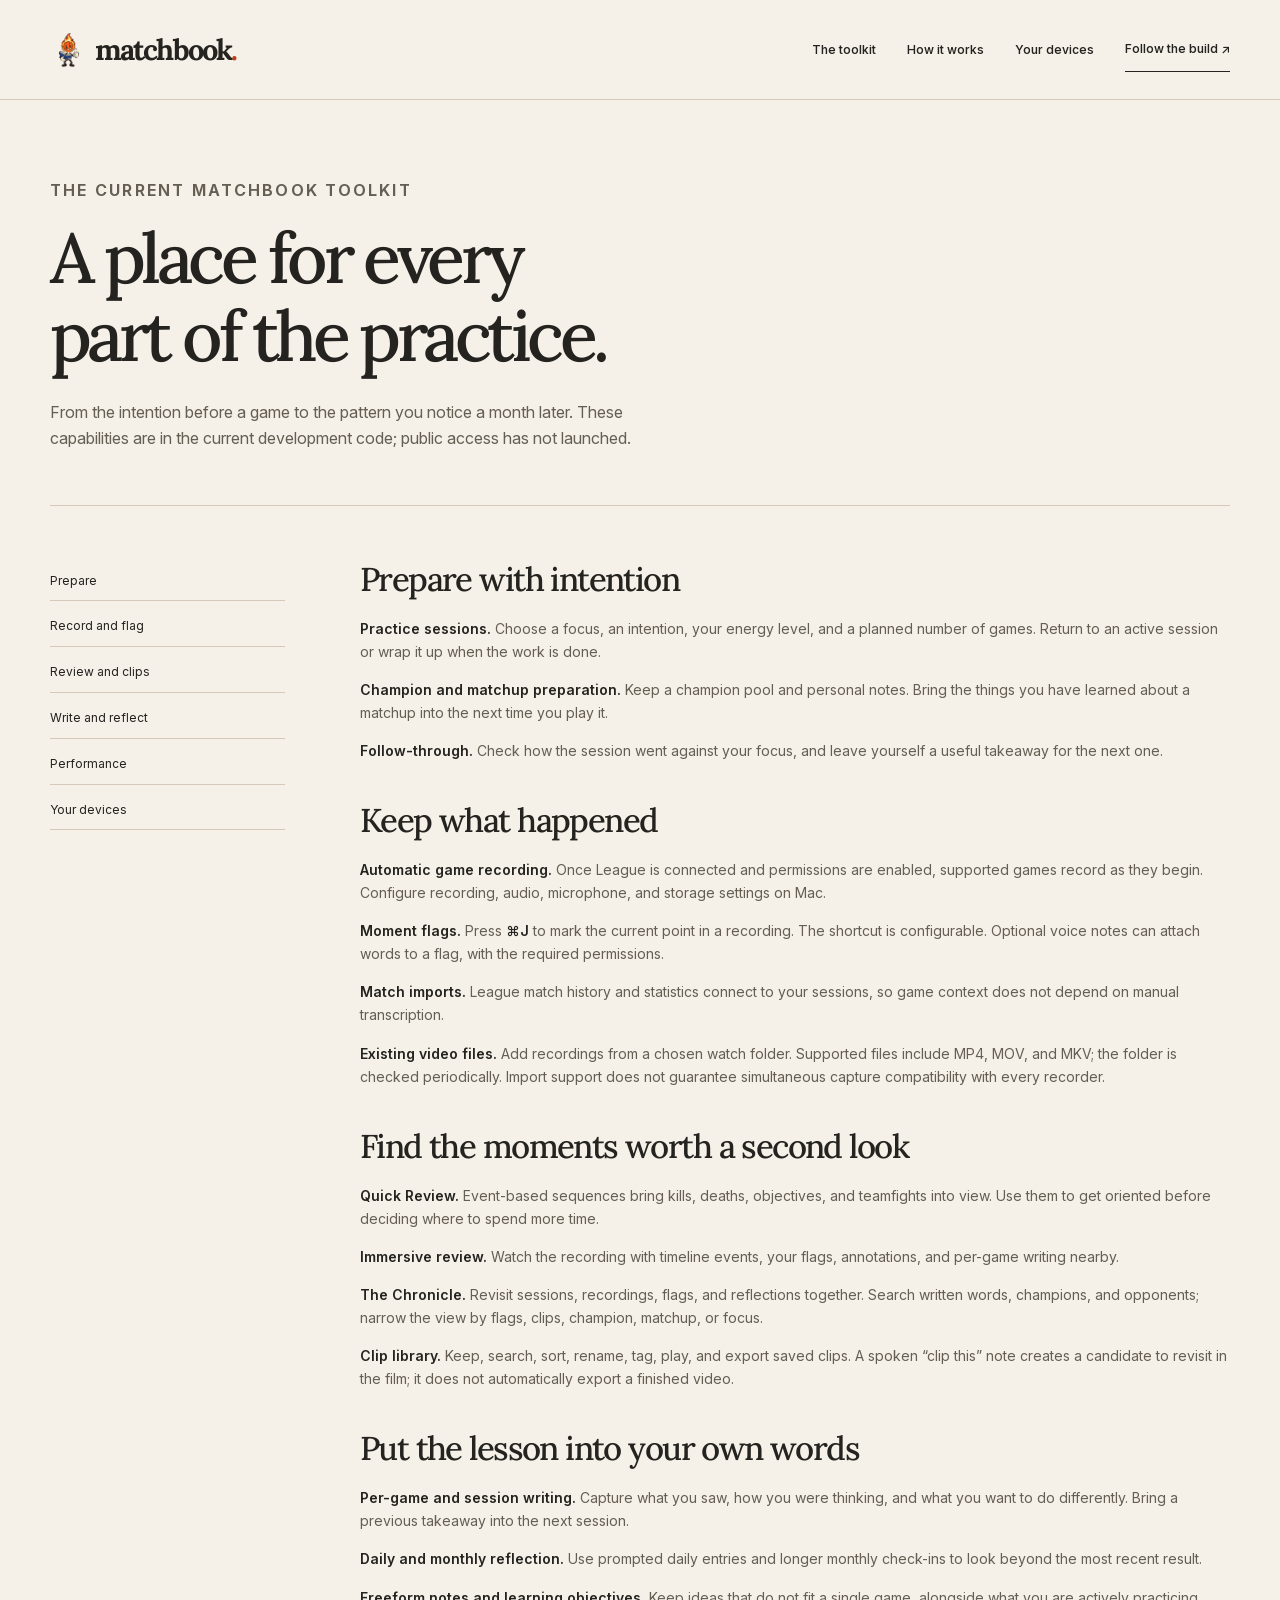
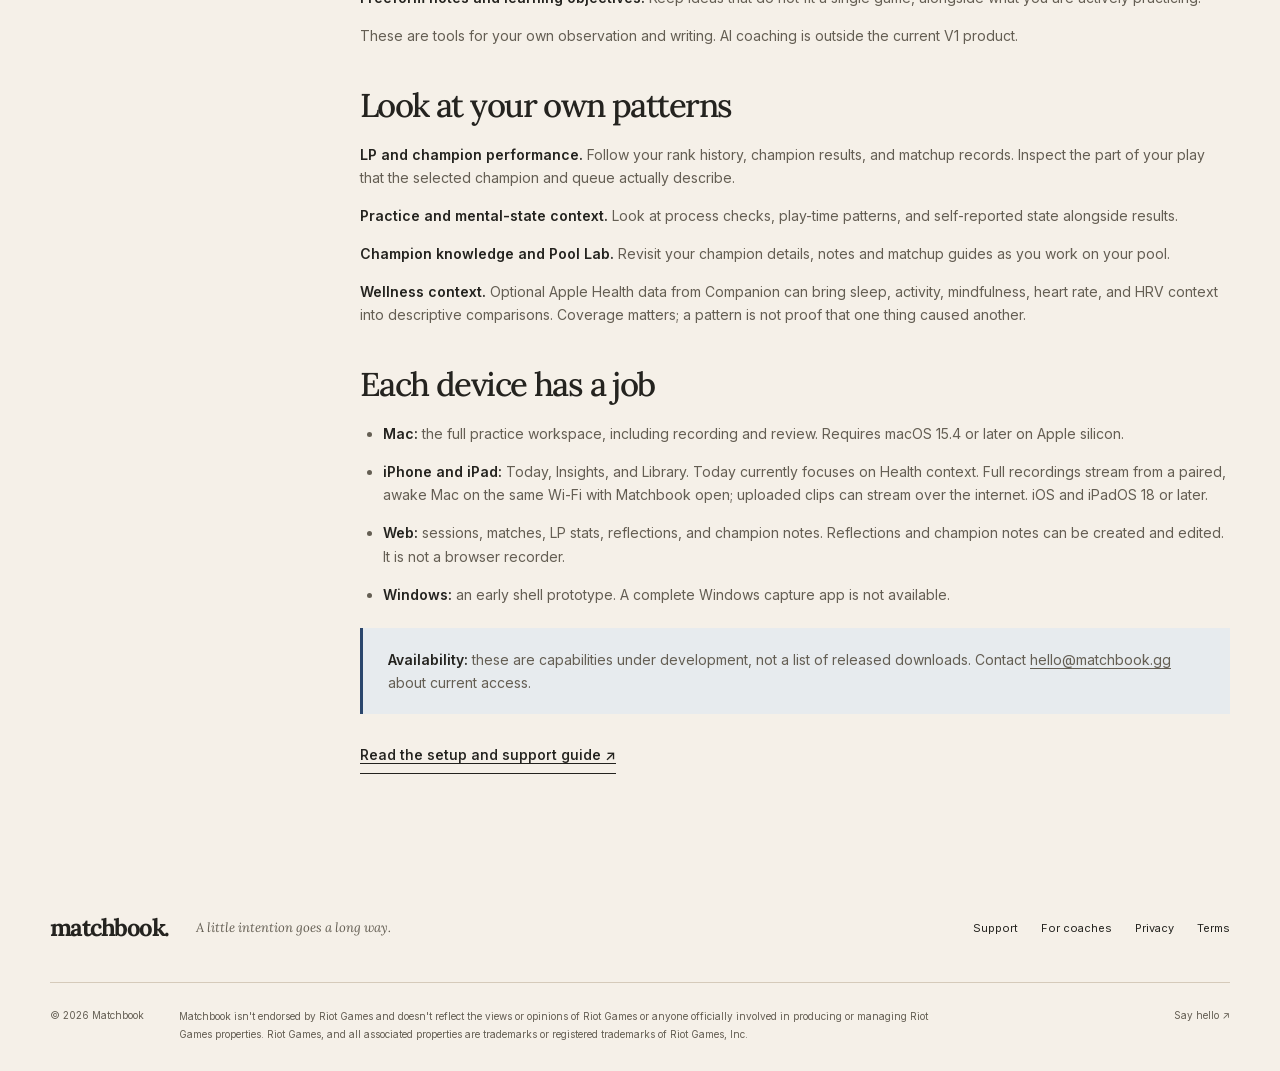
==== features.html @ cab4e5f0 "Publish the mascot site refresh (#1224) New paper-and-notebook design with the approved mascot, a co" ====
<!doctype html>
<html lang="en"><head>
<meta charset="utf-8"><meta name="viewport" content="width=device-width, initial-scale=1">
<title>The complete toolkit | Matchbook</title><meta name="description" content="Explore the current Matchbook practice toolkit: preparation, recording, review, clips, reflection, performance, and device access.">
<meta name="theme-color" content="#f5f0e8"><link rel="icon" type="image/png" href="assets/mascot.png">
<link rel="stylesheet" href="styles.css"><script src="site.js" defer></script>
</head><body>
<a class="skip-link" href="#main">Skip to content</a>
<header class="site-header"><nav class="wrap nav" aria-label="Main navigation">
<a class="brand" href="index.html" aria-label="Matchbook home"><img src="assets/mascot.png" alt="" width="44" height="44"><span>matchbook<span class="brand-dot">.</span></span></a>
<div class="nav-links"><a href="index.html#features">The toolkit</a><a href="index.html#practice">How it works</a><a href="index.html#platforms">Your devices</a><a class="nav-contact" href="mailto:hello@matchbook.gg?subject=Matchbook%20updates">Follow the build ↗</a></div>
</nav></header><main id="main"><header class="wrap page-hero"><p class="eyebrow">The current Matchbook toolkit</p><h1>A place for every<br>part of the practice.</h1><p>From the intention before a game to the pattern you notice a month later. These capabilities are in the current development code; public access has not launched.</p></header><div class="wrap page-body"><aside class="page-index" aria-label="Feature categories"><a href="#prepare">Prepare</a><a href="#capture">Record and flag</a><a href="#review-film">Review and clips</a><a href="#reflect">Write and reflect</a><a href="#understand">Performance</a><a href="#device-features">Your devices</a></aside><div class="prose">
<h2 id="prepare">Prepare with intention</h2><p><strong>Practice sessions.</strong> Choose a focus, an intention, your energy level, and a planned number of games. Return to an active session or wrap it up when the work is done.</p><p><strong>Champion and matchup preparation.</strong> Keep a champion pool and personal notes. Bring the things you have learned about a matchup into the next time you play it.</p><p><strong>Follow-through.</strong> Check how the session went against your focus, and leave yourself a useful takeaway for the next one.</p>
<h2 id="capture">Keep what happened</h2><p><strong>Automatic game recording.</strong> Once League is connected and permissions are enabled, supported games record as they begin. Configure recording, audio, microphone, and storage settings on Mac.</p><p><strong>Moment flags.</strong> Press <strong>⌘J</strong> to mark the current point in a recording. The shortcut is configurable. Optional voice notes can attach words to a flag, with the required permissions.</p><p><strong>Match imports.</strong> League match history and statistics connect to your sessions, so game context does not depend on manual transcription.</p><p><strong>Existing video files.</strong> Add recordings from a chosen watch folder. Supported files include MP4, MOV, and MKV; the folder is checked periodically. Import support does not guarantee simultaneous capture compatibility with every recorder.</p>
<h2 id="review-film">Find the moments worth a second look</h2><p><strong>Quick Review.</strong> Event-based sequences bring kills, deaths, objectives, and teamfights into view. Use them to get oriented before deciding where to spend more time.</p><p><strong>Immersive review.</strong> Watch the recording with timeline events, your flags, annotations, and per-game writing nearby.</p><p><strong>The Chronicle.</strong> Revisit sessions, recordings, flags, and reflections together. Search written words, champions, and opponents; narrow the view by flags, clips, champion, matchup, or focus.</p><p><strong>Clip library.</strong> Keep, search, sort, rename, tag, play, and export saved clips. A spoken “clip this” note creates a candidate to revisit in the film; it does not automatically export a finished video.</p>
<h2 id="reflect">Put the lesson into your own words</h2><p><strong>Per-game and session writing.</strong> Capture what you saw, how you were thinking, and what you want to do differently. Bring a previous takeaway into the next session.</p><p><strong>Daily and monthly reflection.</strong> Use prompted daily entries and longer monthly check-ins to look beyond the most recent result.</p><p><strong>Freeform notes and learning objectives.</strong> Keep ideas that do not fit a single game, alongside what you are actively practicing.</p><p>These are tools for your own observation and writing. AI coaching is outside the current V1 product.</p>
<h2 id="understand">Look at your own patterns</h2><p><strong>LP and champion performance.</strong> Follow your rank history, champion results, and matchup records. Inspect the part of your play that the selected champion and queue actually describe.</p><p><strong>Practice and mental-state context.</strong> Look at process checks, play-time patterns, and self-reported state alongside results.</p><p><strong>Champion knowledge and Pool Lab.</strong> Revisit your champion details, notes and matchup guides as you work on your pool.</p><p><strong>Wellness context.</strong> Optional Apple Health data from Companion can bring sleep, activity, mindfulness, heart rate, and HRV context into descriptive comparisons. Coverage matters; a pattern is not proof that one thing caused another.</p>
<h2 id="device-features">Each device has a job</h2><ul><li><strong>Mac:</strong> the full practice workspace, including recording and review. Requires macOS 15.4 or later on Apple silicon.</li><li><strong>iPhone and iPad:</strong> Today, Insights, and Library. Today currently focuses on Health context. Full recordings stream from a paired, awake Mac on the same Wi-Fi with Matchbook open; uploaded clips can stream over the internet. iOS and iPadOS 18 or later.</li><li><strong>Web:</strong> sessions, matches, LP stats, reflections, and champion notes. Reflections and champion notes can be created and edited. It is not a browser recorder.</li><li><strong>Windows:</strong> an early shell prototype. A complete Windows capture app is not available.</li></ul><div class="callout"><p><strong>Availability:</strong> these are capabilities under development, not a list of released downloads. Contact <a href="mailto:hello@matchbook.gg?subject=Matchbook%20availability">hello@matchbook.gg</a> about current access.</p></div><a class="text-link" href="support.html">Read the setup and support guide ↗</a>
</div></div></main><footer class="site-footer"><div class="wrap">
<div class="footer-top"><a class="brand" href="index.html">matchbook.</a><p>A little intention goes a long way.</p><div class="footer-links"><a href="support.html">Support</a><a href="founding-coaches.html">For coaches</a><a href="privacy.html">Privacy</a><a href="terms.html">Terms</a></div></div>
<div class="footer-bottom"><span>© 2026 Matchbook</span><p>Matchbook isn't endorsed by Riot Games and doesn't reflect the views or opinions of Riot Games or anyone officially involved in producing or managing Riot Games properties. Riot Games, and all associated properties are trademarks or registered trademarks of Riot Games, Inc.</p><a href="mailto:hello@matchbook.gg">Say hello ↗</a></div>
</div></footer></body></html>
---- styles.css ----
@font-face{font-family:Inter;src:url('assets/fonts/InterVariable.ttf') format('truetype');font-weight:100 900;font-display:swap}
@font-face{font-family:Lora;src:url('assets/fonts/Lora-VariableFont_wght.ttf') format('truetype');font-weight:400 700;font-display:swap}
@font-face{font-family:Lora;src:url('assets/fonts/Lora-Italic-VariableFont_wght.ttf') format('truetype');font-weight:400 700;font-style:italic;font-display:swap}
:root{--paper:#f5f0e8;--paper-deep:#e9e1d4;--sheet:#fffcf6;--ink:#24231f;--muted:#645e53;--line:#d5caba;--flame:#ba411a;--flame-bright:#f77734;--blue:#2b466c;--blue-pale:#e7ebee;--gold:#f0cb72;--serif:Lora,Georgia,serif;--sans:Inter,system-ui,sans-serif}
*{box-sizing:border-box}html{scroll-behavior:smooth;scroll-padding-top:30px}body{margin:0;background:var(--paper);color:var(--ink);font:16px/1.65 var(--sans);-webkit-font-smoothing:antialiased}button,input{font:inherit}button,a{-webkit-tap-highlight-color:transparent}button{cursor:pointer}a{color:inherit;text-decoration:none}img{max-width:100%;height:auto}svg{flex-shrink:0}h1,h2,h3,p{margin:0}h1,h2,h3{font-family:var(--serif);line-height:1.12;font-weight:500}h1{font-size:clamp(48px,5.9vw,86px);letter-spacing:-.065em}h2{font-size:clamp(34px,4vw,54px);letter-spacing:-.048em}h3{font-size:25px;letter-spacing:-.028em}p{color:var(--muted)}strong{font-weight:600}button:focus-visible,a:focus-visible,summary:focus-visible{outline:3px solid var(--blue);outline-offset:5px}::selection{background:var(--gold);color:var(--ink)}[hidden]{display:none!important}.wrap{width:min(1180px,calc(100% - 88px));margin:auto}.eyebrow{font-size:11px;font-weight:650;letter-spacing:.14em;text-transform:uppercase;line-height:1.5;color:var(--muted)}.section{padding:96px 0}.section-heading{display:flex;justify-content:space-between;align-items:end;gap:40px;margin-bottom:42px}.section-heading>p{max-width:365px;font-size:15px}.section-heading h2{max-width:660px}.section-heading .eyebrow{margin-bottom:16px}.text-link{display:inline-flex;align-items:center;gap:12px;border-bottom:1px solid currentColor;padding:7px 0;font-size:14px;font-weight:550}.button{display:inline-flex;align-items:center;justify-content:center;gap:20px;padding:15px 23px;border:1px solid var(--ink);border-radius:5px;background:var(--ink);color:var(--sheet);font-size:14px;font-weight:550;min-height:50px;transition:background .18s,transform .18s}.button:hover{background:var(--blue);border-color:var(--blue);transform:translateY(-2px)}.button-orange{background:var(--flame);border-color:var(--flame)}.button-light{background:var(--paper);border-color:var(--paper);color:var(--ink)}.button-light:hover{color:var(--paper)}.button-outline{background:none;color:var(--ink);border-color:var(--line)}.button-outline:hover{color:var(--sheet)}.skip-link{position:fixed;left:12px;top:-80px;background:var(--ink);color:white;padding:12px;z-index:50}.skip-link:focus{top:12px}.preview-bar{min-height:34px;display:flex;justify-content:space-between;gap:20px;padding:7px 44px;background:var(--blue);color:var(--sheet);font-size:11px;line-height:1.5}.preview-bar b{padding:0 7px}.preview-bar a{text-decoration:underline;text-underline-offset:3px}.site-header{border-bottom:1px solid var(--line)}.nav{height:99px;display:flex;align-items:center;justify-content:space-between;gap:32px}.brand{display:inline-flex;align-items:center;gap:9px;font-family:var(--serif);font-weight:700;font-size:29px;letter-spacing:-.065em;line-height:1}.brand img{width:36px;height:46px;object-fit:contain}.brand-dot{color:var(--flame)}.nav-links{display:flex;gap:31px;align-items:center;font-size:12px;font-weight:550}.nav-links>a{min-height:44px;display:flex;align-items:center}.nav-links>a:hover{color:var(--flame)}.nav-contact{border-bottom:1px solid var(--ink)}
.hero{display:grid;grid-template-columns:1.17fr 1fr;gap:30px;align-items:center;padding-top:70px;padding-bottom:63px;min-height:600px}.hero .eyebrow{display:flex;align-items:center;gap:12px;margin-bottom:23px}.tiny-star{font-size:21px;line-height:1;color:var(--flame)}.hero h1 em{font-weight:500;color:var(--flame)}.hero-copy>p{max-width:475px;margin-top:23px;font-size:16px;line-height:1.75}.hero-actions{display:flex;align-items:center;gap:24px;margin-top:29px}.hero-copy .availability{font-size:11px;margin-top:19px;letter-spacing:.01em}.hero-art{position:relative;min-height:445px;display:flex;justify-content:center;align-items:center;isolation:isolate}.hero-art:before{content:'';position:absolute;inset:30px 12px 18px 26px;border-radius:48% 48% 44% 44%;background:repeating-linear-gradient(0deg,transparent,transparent 24px,#c4b4a52d 24px,#c4b4a52d 25px),#eee5d7;z-index:-1;transform:rotate(-5deg)}.hero-art:after{content:'EST. WITH INTENTION';position:absolute;right:5px;bottom:37px;font-size:9px;letter-spacing:.17em;transform:rotate(-90deg);transform-origin:right}.hero-mascot{width:min(420px,100%);height:440px;object-fit:contain;filter:drop-shadow(0 14px 8px #39240f0c)}.art-stamp{position:absolute;left:-7px;top:29px;width:105px;height:105px;display:grid;place-content:center;text-align:center;border:1px solid var(--ink);outline:4px solid var(--paper);background:var(--paper);border-radius:50%;font-size:10px;font-weight:650;letter-spacing:.07em;line-height:1.6;transform:rotate(-13deg)}.art-note{position:absolute;right:-3px;bottom:25px;background:var(--gold);padding:13px 19px;font-family:var(--serif);font-size:16px;font-style:italic;transform:rotate(5deg);box-shadow:2px 4px 0 #24231f16}.loop-strip{display:grid;grid-template-columns:repeat(4,1fr);border-top:1px solid var(--ink);border-bottom:1px solid var(--ink);padding:22px 0;gap:18px}.loop-strip div{display:flex;align-items:center;justify-content:center;gap:12px;font-size:11px;letter-spacing:.09em;text-transform:uppercase}.loop-strip span{font-family:var(--serif);font-size:16px;color:var(--flame)}.loop-strip div+div{border-left:1px solid var(--line)}
.toolkit{padding-top:89px}.feature-grid{display:grid;grid-template-columns:repeat(3,1fr);border-top:1px solid var(--line);border-left:1px solid var(--line)}.feature{padding:30px 29px 34px;border-right:1px solid var(--line);border-bottom:1px solid var(--line);min-height:246px;transition:background .2s}.feature:hover{background:var(--sheet)}.feature-icon{width:43px;height:43px;display:grid;place-content:center;color:var(--blue);background:var(--blue-pale);border-radius:50%;margin-bottom:22px}.feature h3{font-size:23px;margin-bottom:13px}.feature p{font-size:13px;line-height:1.8}.feature-meta{display:block;margin-top:17px;font-size:10px;text-transform:uppercase;letter-spacing:.1em;color:var(--muted)}
.practice-section{background:var(--blue);color:var(--paper);padding:87px 0 90px}.practice-section p,.practice-section .eyebrow{color:#d7dfe7}.practice-section .section-heading{margin-bottom:43px}.practice-layout{display:grid;grid-template-columns:.85fr 1.3fr;gap:70px;align-items:center}.step-list{display:flex;flex-direction:column;gap:5px}.step-button{display:grid;grid-template-columns:30px 1fr;gap:15px;text-align:left;background:none;border:0;border-top:1px solid #ffffff32;color:#d7dfe7;padding:20px 6px;min-height:78px}.step-button:last-child{border-bottom:1px solid #ffffff32}.step-button .step-num{font-family:var(--serif);font-size:17px;color:#c6d0dc}.step-button strong{font-family:var(--serif);font-size:25px;font-weight:500;line-height:1.25;display:block}.step-button small{display:none;font-size:13px;line-height:1.8;margin-top:9px;color:#d7dfe7}.step-button[aria-selected=true]{color:var(--paper)}.step-button[aria-selected=true] .step-num{color:#ffd08a}.step-button[aria-selected=true] small{display:block}.step-button:focus-visible{outline-color:var(--gold)}.practice-demo{min-height:380px;background:var(--sheet);color:var(--ink);border-radius:6px;padding:33px 36px;box-shadow:10px 12px 0 #182b4840;position:relative}.demo-top{display:flex;justify-content:space-between;gap:20px;padding-bottom:23px;border-bottom:1px solid var(--line);margin-bottom:24px;font-size:11px;color:var(--muted)}.demo-top span:last-child{font-family:var(--serif);font-style:italic}.practice-demo p{color:var(--muted)}.demo-kicker{font-size:10px;letter-spacing:.12em;text-transform:uppercase;margin-bottom:9px;color:var(--muted)}.demo-title{font-family:var(--serif);font-size:30px;line-height:1.3;letter-spacing:-.025em;margin-bottom:18px}.demo-line{padding:14px 0;border-bottom:1px solid var(--line);font-size:13px;display:flex;gap:16px;align-items:center}.demo-line b{font-size:10px;font-weight:500;min-width:54px;color:var(--muted)}.demo-tag{display:inline-block;padding:4px 9px;background:var(--blue-pale);color:var(--blue);font-size:10px;border-radius:3px}.demo-note{padding:16px 19px;background:#f6edd8;border-left:3px solid var(--gold);font-size:13px;line-height:1.8;margin-top:15px}.demo-foot{font-size:10px!important;margin-top:25px;color:var(--muted)!important}.practice-caption{font-size:11px!important;margin-top:17px;text-align:center;letter-spacing:.01em}.flag-times{display:flex;gap:12px;margin:25px 0}.flag-times span{padding:10px 15px;background:var(--paper);border:1px solid var(--line);font-size:13px;font-variant-numeric:tabular-nums}.flag-times .selected{border-color:var(--flame);color:var(--flame)}.timeline{height:40px;border-bottom:2px solid var(--line);display:flex;align-items:end;justify-content:space-around;margin:5px 0 18px}.timeline span{height:24px;border-left:2px solid var(--flame);position:relative}.timeline span:before{content:'';position:absolute;width:8px;height:6px;background:var(--flame);left:0;top:0}.paper-check{display:inline-flex;gap:10px;align-items:center;font-size:13px;margin-top:15px}.paper-check svg{width:17px;color:var(--blue)}
.insight-band{display:grid;grid-template-columns:1fr 1fr;gap:85px;align-items:center;padding:92px 0}.insight-copy h2{margin:15px 0 23px}.insight-copy p{font-size:14px}.insight-copy .text-link{margin-top:19px}.notebook{background:var(--sheet);border:1px solid var(--line);border-radius:5px;position:relative;overflow:hidden;box-shadow:5px 6px 0 var(--paper-deep)}.notebook:before{content:'';height:11px;display:block;background:radial-gradient(circle,#f5f0e8 2px,transparent 2.5px) 6px -3px/17px 14px,var(--blue)}.notebook-body{padding:28px 35px}.notebook-header{display:flex;justify-content:space-between;font-size:10px;letter-spacing:.08em;color:var(--muted);padding-bottom:19px;border-bottom:1px solid var(--line)}.notebook h3{font-size:27px;margin:23px 0 13px}.notebook-entry{background:repeating-linear-gradient(transparent,transparent 30px,#e6dccb 30px,#e6dccb 31px);font-family:var(--serif);font-size:17px;line-height:31px;min-height:125px;color:var(--blue)}.notebook-foot{font-size:10px;padding-top:18px;color:var(--muted)}
.platform-section{padding:83px 0;border-top:1px solid var(--line)}.platform-grid{display:grid;grid-template-columns:1.2fr 1fr 1fr;gap:18px}.platform-card{border:1px solid var(--line);border-radius:5px;padding:29px 26px;display:flex;flex-direction:column}.platform-card:first-child{background:var(--sheet)}.platform-icon{margin-bottom:30px;color:var(--blue)}.platform-card h3{font-size:26px;margin-bottom:15px}.platform-card p{font-size:13px}.status-label{display:inline-flex;width:fit-content;border:1px solid var(--line);padding:4px 9px;border-radius:3px;font-size:10px;margin-top:24px;color:var(--muted);line-height:1.5}.platform-detail{margin-top:22px;font-size:11px!important;line-height:1.8}.platform-card .status-label{margin-top:auto}.platform-card p:last-of-type{padding-bottom:22px}.platform-note{font-size:12px;margin-top:22px}.platform-note strong{color:var(--ink)}
.faq-section{padding:84px 0;border-top:1px solid var(--line);display:grid;grid-template-columns:.75fr 1.3fr;gap:85px}.faq-section h2{margin:15px 0}.faq-section>div>p{font-size:14px;max-width:240px}.faq details{border-bottom:1px solid var(--line);padding:0 0 20px;margin-bottom:18px}.faq summary{list-style:none;font-size:15px;cursor:pointer;display:flex;justify-content:space-between;align-items:center;gap:20px;min-height:44px}.faq summary::-webkit-details-marker{display:none}.faq summary:after{content:'+';font-size:23px;font-weight:350}.faq details[open] summary:after{content:'−'}.faq details p{font-size:13px;padding:13px 32px 0 0;line-height:1.9}.faq a{text-decoration:underline;text-underline-offset:3px}.closing{background:#e8dcc8;position:relative;overflow:hidden}.closing .wrap{display:flex;align-items:center;justify-content:space-between;gap:50px;padding:70px 0}.closing:before{content:'';position:absolute;top:0;left:0;right:0;height:7px;background:radial-gradient(circle,#6f4b36 1px,transparent 1.5px) 0 0/7px 7px,#c6a78e}.closing h2{font-size:clamp(36px,4vw,53px);max-width:680px}.closing p{font-size:13px;margin-top:15px}.closing .button{flex-shrink:0}.site-footer{padding:42px 0 28px}.footer-top{display:flex;align-items:center;gap:28px;padding-bottom:32px;border-bottom:1px solid var(--line)}.footer-top .brand{font-size:24px}.footer-top p{font-family:var(--serif);font-style:italic;font-size:13px}.footer-links{display:flex;gap:23px;font-size:11px;margin-left:auto;flex-wrap:wrap}.footer-links a{min-height:44px;display:flex;align-items:center}.footer-links a:hover{text-decoration:underline}.footer-bottom{display:flex;gap:35px;padding-top:24px;font-size:10px;color:var(--muted);align-items:start}.footer-bottom>span{white-space:nowrap}.footer-bottom p{max-width:750px;line-height:1.8}.footer-bottom>a{white-space:nowrap;margin-left:auto}
.page-hero{padding:78px 0 53px;border-bottom:1px solid var(--line)}.page-hero h1{max-width:870px;font-size:clamp(42px,5.5vw,70px);margin:17px 0 23px}.page-hero p{max-width:630px;font-size:16px}.page-body{display:grid;grid-template-columns:235px 1fr;gap:75px;padding:55px 0 90px}.page-index{display:flex;flex-direction:column;align-items:start;font-size:12px;gap:5px}.page-index a{padding:10px 0;border-bottom:1px solid var(--line);width:100%}.prose h2{font-size:33px;margin:40px 0 19px}.prose h2:first-child{margin-top:0}.prose h3{font-size:23px;margin:28px 0 12px}.prose p,.prose li{font-size:14px;color:var(--muted);margin-bottom:15px}.prose ol,.prose ul{padding-left:23px}.prose a{text-decoration:underline;text-underline-offset:3px}.prose .button{text-decoration:none;margin:8px 0}.prose strong{color:var(--ink)}.callout{padding:20px 25px;background:var(--blue-pale);border-left:3px solid var(--blue);margin:22px 0}.callout p:last-child{margin-bottom:0}.coach-intro{display:grid;grid-template-columns:1fr 1fr;gap:75px}.coach-intro p{font-size:16px}.coach-grid{display:grid;grid-template-columns:repeat(3,1fr);gap:32px;margin-top:40px}.coach-grid article{border-top:1px solid var(--ink);padding-top:25px}.coach-grid h3{margin-bottom:15px}.coach-grid p{font-size:13px}.coach-message{max-width:800px;margin:auto;text-align:center}.coach-message h2{margin-bottom:22px}.coach-message p{font-size:15px;margin-bottom:28px}.coach-message .fine{font-size:11px;margin-top:17px}.legacy-page nav .container{height:90px;display:flex;align-items:center;justify-content:space-between}.legacy-page .container{width:min(1120px,calc(100% - 64px));margin:auto}.legacy-page nav{border-bottom:1px solid var(--line)}.legacy-page .nav-brand{font-family:var(--serif);font-size:27px;font-weight:700}.legacy-page .content{max-width:780px;margin:60px auto 90px;padding:0 30px}.legacy-page .content h1{font-size:50px}.legacy-page .content h2{font-size:28px;margin:38px 0 16px}.legacy-page .content h3{font-size:20px;margin:24px 0 12px}.legacy-page .content p,.legacy-page .content li{font-size:14px;color:var(--muted);margin-bottom:14px}.legacy-page .content a{text-decoration:underline}.legacy-page .updated{margin-top:20px}.legacy-page .dev-notice{background:var(--blue-pale);padding:20px;margin:25px 0}.legacy-page .label{font-size:11px;font-weight:650;letter-spacing:.1em;text-transform:uppercase}.legacy-page footer{border-top:1px solid var(--line);padding:35px 0}.legacy-page footer .container{display:flex;flex-direction:column;gap:15px;align-items:center}.legacy-page .footer-links{margin:0}.legacy-page .riot-disclaimer{max-width:800px;font-size:11px;text-align:center}.legacy-page .footer-copy{font-size:11px}
.preview-bar a:focus-visible,.practice-section a:focus-visible{outline-color:var(--gold)}
@media(min-width:1500px){.hero{min-height:650px}.hero-mascot{height:475px}.hero-art{min-height:485px}}
@media(max-width:1000px){.wrap{width:calc(100% - 56px)}.nav-links{gap:20px}.hero{gap:5px;min-height:560px}.hero-art{min-height:390px}.hero-mascot{height:390px}.art-stamp{width:86px;height:86px;font-size:9px;left:0}.art-note{font-size:13px;right:0}.practice-layout{gap:40px}.practice-demo{padding:26px}.insight-band,.faq-section{gap:50px}.footer-top{flex-wrap:wrap}.footer-links{margin-left:0}.page-body{gap:40px;grid-template-columns:180px 1fr}.platform-grid{gap:12px}.platform-card{padding:25px 20px}}
@media(max-width:720px){.wrap{width:calc(100% - 40px)}.preview-bar{padding:7px 20px;font-size:10px;gap:10px}.preview-bar span{max-width:140px}.preview-bar a{text-align:right;max-width:160px}.nav{height:auto;min-height:86px;flex-wrap:wrap;gap:8px;padding:20px 0 12px}.brand{font-size:27px}.brand img{width:30px;height:36px}.nav-links{width:100%;justify-content:space-between;gap:10px;font-size:11px}.nav-contact{display:none!important}.hero{grid-template-columns:1fr;padding:43px 0 40px;gap:30px}.hero .eyebrow{font-size:9px;letter-spacing:.1em;margin-bottom:20px}.hero h1{font-size:clamp(47px,10vw,73px)}.hero-copy>p{font-size:14px;max-width:500px}.hero-actions{gap:20px;flex-wrap:wrap;margin-top:24px}.hero-copy .availability{font-size:10px}.hero-art{min-height:310px;width:min(390px,90%);margin:auto}.hero-mascot{height:330px;width:330px}.hero-art:before{inset:20px 0 0}.art-stamp{top:12px;left:-5px}.art-note{bottom:12px;right:-12px}.hero-art:after{display:none}.loop-strip{grid-template-columns:repeat(2,1fr);row-gap:20px;padding:22px 0}.loop-strip div{font-size:9px;gap:10px;justify-content:start}.loop-strip div+div{border:0}.section{padding:61px 0}.section-heading{display:block;margin-bottom:29px}.section-heading h2{max-width:520px}.section-heading>p{margin-top:22px;font-size:14px}.feature-grid{grid-template-columns:repeat(2,1fr)}.feature{padding:24px 20px;min-height:240px}.feature h3{font-size:21px}.feature p{font-size:12px}.feature-icon{margin-bottom:18px;width:37px;height:37px}.feature-meta{font-size:9px}.practice-section{padding:61px 0}.practice-layout{grid-template-columns:1fr;gap:30px}.step-list{display:grid;grid-template-columns:repeat(2,1fr);gap:8px}.step-button{grid-template-columns:22px 1fr;gap:6px;padding:13px 4px;min-height:66px;border-bottom:1px solid #ffffff32}.step-button strong{font-size:20px}.step-button small{display:none!important}.practice-demo{min-height:350px;padding:26px}.demo-title{font-size:27px}.practice-caption{font-size:10px!important}.insight-band{grid-template-columns:1fr;gap:36px;padding:62px 0}.insight-copy p{font-size:14px}.notebook-body{padding:25px}.platform-section{padding:61px 0}.platform-grid{grid-template-columns:1fr;gap:15px}.platform-card{padding:25px}.platform-icon{margin-bottom:19px}.platform-card h3{font-size:27px}.platform-card p{font-size:13px}.platform-card .status-label{margin-top:0}.platform-card .platform-detail{margin-top:15px}.faq-section{grid-template-columns:1fr;gap:25px;padding:61px 0}.faq-section>div>p{max-width:none}.closing .wrap{flex-direction:column;align-items:start;padding:55px 0;gap:27px}.closing h2{font-size:39px}.footer-top{gap:18px}.footer-top>p{width:100%;font-size:14px}.footer-links{gap:23px}.footer-bottom{flex-wrap:wrap;gap:16px}.footer-bottom p{order:3;width:100%}.page-hero{padding:45px 0}.page-body{grid-template-columns:1fr;gap:36px;padding:32px 0 60px}.page-index{display:grid;grid-template-columns:1fr 1fr;column-gap:20px}.prose h2{font-size:29px}.coach-intro{grid-template-columns:1fr;gap:28px}.coach-grid{grid-template-columns:1fr;gap:30px}.legacy-page .container{width:calc(100% - 40px)}.legacy-page nav .container{flex-direction:column;align-items:start;height:auto;padding:22px 0 10px;gap:10px}.legacy-page .content{margin-top:40px;padding:0 20px}.legacy-page .content h1{font-size:41px}}
@media(max-width:390px){.feature-grid{grid-template-columns:1fr}.feature{min-height:0}.hero-actions{gap:13px}.hero-actions .button{padding:14px 18px}.hero-actions .text-link{font-size:12px}.preview-bar{font-size:9px}.demo-top{font-size:10px}.hero h1{font-size:46px}.notebook-entry{font-size:16px}.nav-links{font-size:10px}}
@media(prefers-reduced-motion:reduce){html{scroll-behavior:auto}*,*:before,*:after{animation:none!important;transition:none!important}}
@media(prefers-contrast:more){:root{--muted:#39362f;--line:#716657}.preview-bar a{text-decoration-thickness:2px}.feature,.platform-card,.notebook{border-color:var(--ink)}}
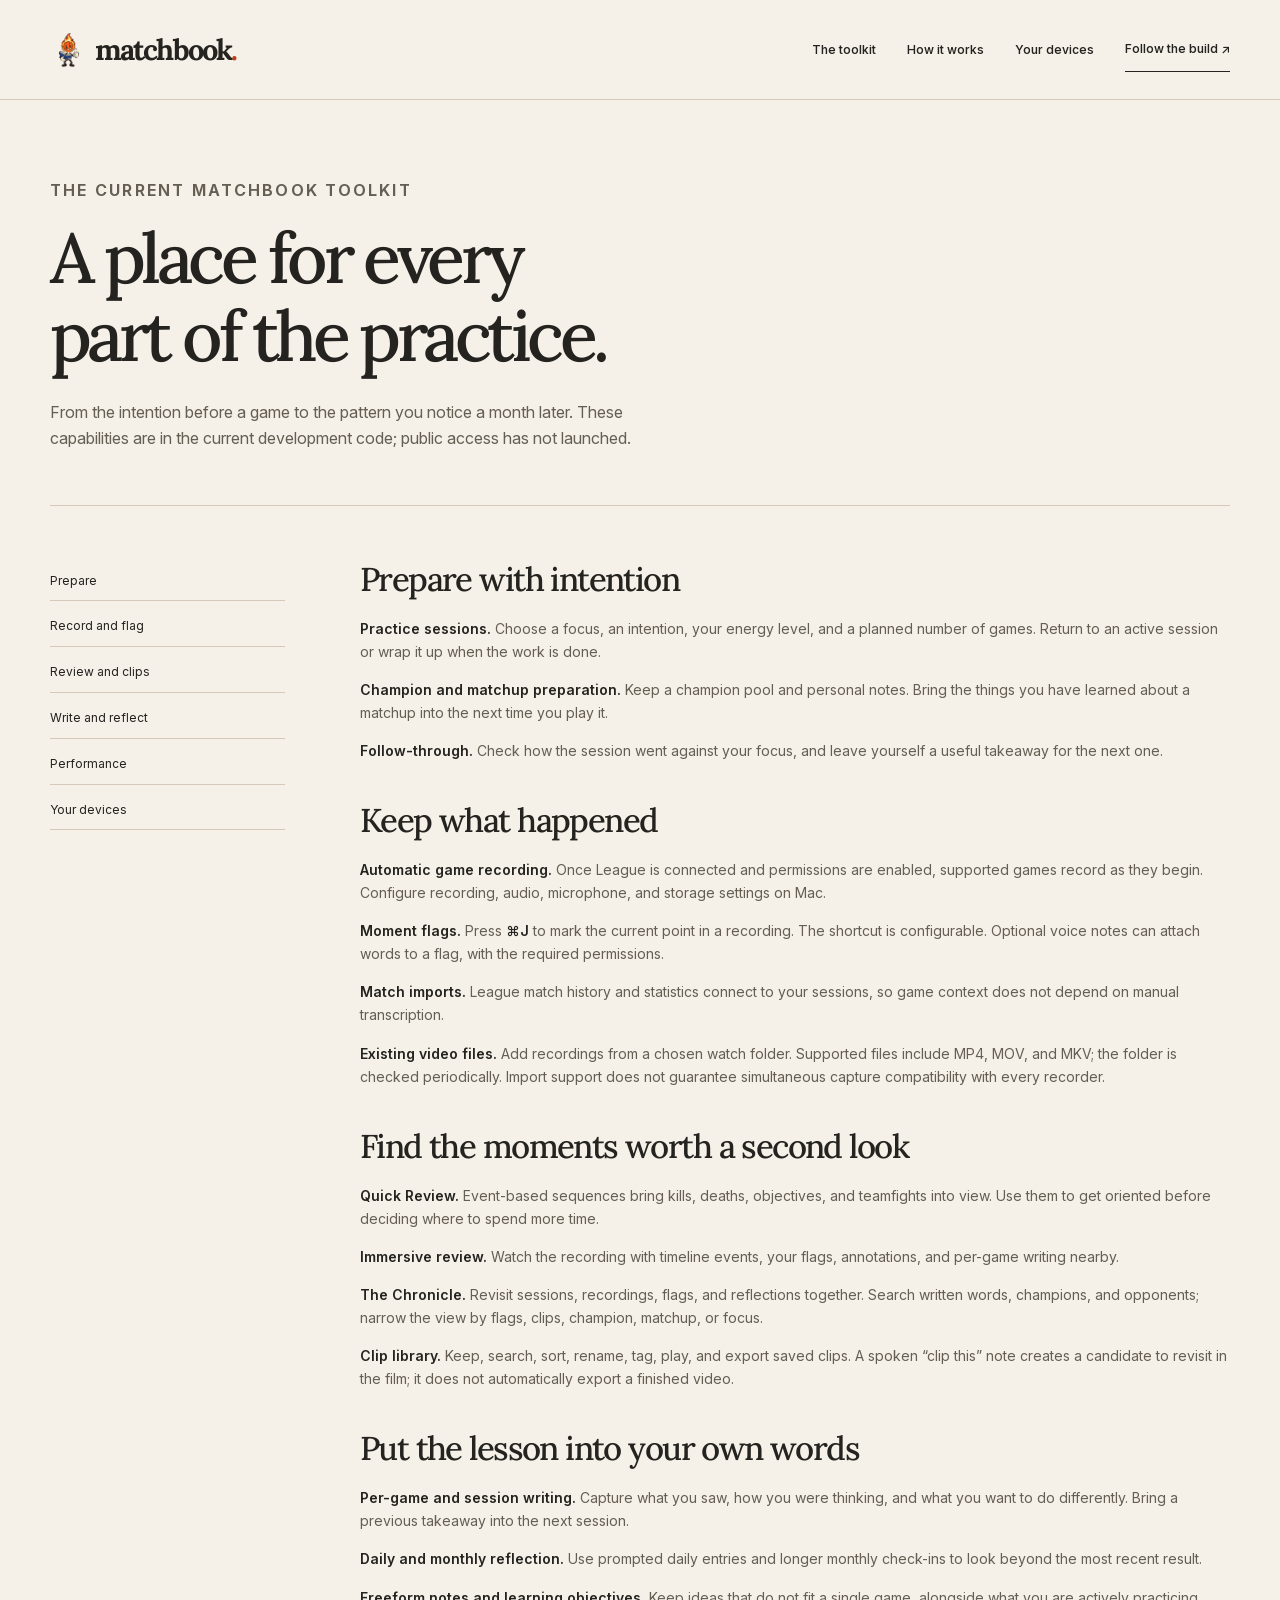
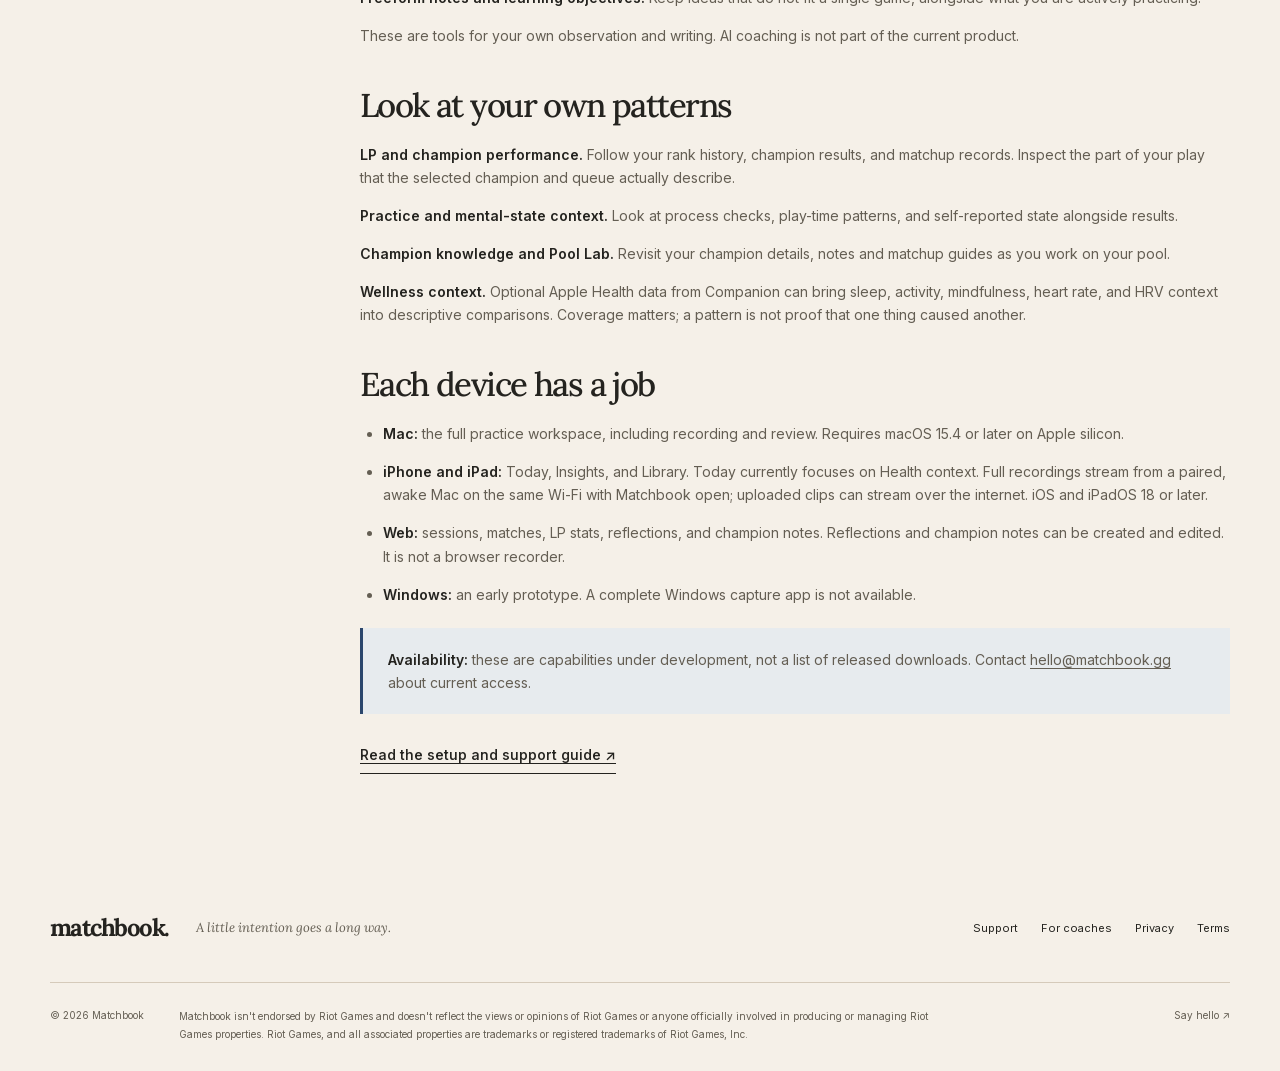
==== commit cfafd51a: "Tighten site wording after review (#1224) - Terms: full recordings never upload; thumbnails sync and" ====
--- a/features.html
+++ b/features.html
@@ -13,9 +13,9 @@
 <h2 id="prepare">Prepare with intention</h2><p><strong>Practice sessions.</strong> Choose a focus, an intention, your energy level, and a planned number of games. Return to an active session or wrap it up when the work is done.</p><p><strong>Champion and matchup preparation.</strong> Keep a champion pool and personal notes. Bring the things you have learned about a matchup into the next time you play it.</p><p><strong>Follow-through.</strong> Check how the session went against your focus, and leave yourself a useful takeaway for the next one.</p>
 <h2 id="capture">Keep what happened</h2><p><strong>Automatic game recording.</strong> Once League is connected and permissions are enabled, supported games record as they begin. Configure recording, audio, microphone, and storage settings on Mac.</p><p><strong>Moment flags.</strong> Press <strong>⌘J</strong> to mark the current point in a recording. The shortcut is configurable. Optional voice notes can attach words to a flag, with the required permissions.</p><p><strong>Match imports.</strong> League match history and statistics connect to your sessions, so game context does not depend on manual transcription.</p><p><strong>Existing video files.</strong> Add recordings from a chosen watch folder. Supported files include MP4, MOV, and MKV; the folder is checked periodically. Import support does not guarantee simultaneous capture compatibility with every recorder.</p>
 <h2 id="review-film">Find the moments worth a second look</h2><p><strong>Quick Review.</strong> Event-based sequences bring kills, deaths, objectives, and teamfights into view. Use them to get oriented before deciding where to spend more time.</p><p><strong>Immersive review.</strong> Watch the recording with timeline events, your flags, annotations, and per-game writing nearby.</p><p><strong>The Chronicle.</strong> Revisit sessions, recordings, flags, and reflections together. Search written words, champions, and opponents; narrow the view by flags, clips, champion, matchup, or focus.</p><p><strong>Clip library.</strong> Keep, search, sort, rename, tag, play, and export saved clips. A spoken “clip this” note creates a candidate to revisit in the film; it does not automatically export a finished video.</p>
-<h2 id="reflect">Put the lesson into your own words</h2><p><strong>Per-game and session writing.</strong> Capture what you saw, how you were thinking, and what you want to do differently. Bring a previous takeaway into the next session.</p><p><strong>Daily and monthly reflection.</strong> Use prompted daily entries and longer monthly check-ins to look beyond the most recent result.</p><p><strong>Freeform notes and learning objectives.</strong> Keep ideas that do not fit a single game, alongside what you are actively practicing.</p><p>These are tools for your own observation and writing. AI coaching is outside the current V1 product.</p>
+<h2 id="reflect">Put the lesson into your own words</h2><p><strong>Per-game and session writing.</strong> Capture what you saw, how you were thinking, and what you want to do differently. Bring a previous takeaway into the next session.</p><p><strong>Daily and monthly reflection.</strong> Use prompted daily entries and longer monthly check-ins to look beyond the most recent result.</p><p><strong>Freeform notes and learning objectives.</strong> Keep ideas that do not fit a single game, alongside what you are actively practicing.</p><p>These are tools for your own observation and writing. AI coaching is not part of the current product.</p>
 <h2 id="understand">Look at your own patterns</h2><p><strong>LP and champion performance.</strong> Follow your rank history, champion results, and matchup records. Inspect the part of your play that the selected champion and queue actually describe.</p><p><strong>Practice and mental-state context.</strong> Look at process checks, play-time patterns, and self-reported state alongside results.</p><p><strong>Champion knowledge and Pool Lab.</strong> Revisit your champion details, notes and matchup guides as you work on your pool.</p><p><strong>Wellness context.</strong> Optional Apple Health data from Companion can bring sleep, activity, mindfulness, heart rate, and HRV context into descriptive comparisons. Coverage matters; a pattern is not proof that one thing caused another.</p>
-<h2 id="device-features">Each device has a job</h2><ul><li><strong>Mac:</strong> the full practice workspace, including recording and review. Requires macOS 15.4 or later on Apple silicon.</li><li><strong>iPhone and iPad:</strong> Today, Insights, and Library. Today currently focuses on Health context. Full recordings stream from a paired, awake Mac on the same Wi-Fi with Matchbook open; uploaded clips can stream over the internet. iOS and iPadOS 18 or later.</li><li><strong>Web:</strong> sessions, matches, LP stats, reflections, and champion notes. Reflections and champion notes can be created and edited. It is not a browser recorder.</li><li><strong>Windows:</strong> an early shell prototype. A complete Windows capture app is not available.</li></ul><div class="callout"><p><strong>Availability:</strong> these are capabilities under development, not a list of released downloads. Contact <a href="mailto:hello@matchbook.gg?subject=Matchbook%20availability">hello@matchbook.gg</a> about current access.</p></div><a class="text-link" href="support.html">Read the setup and support guide ↗</a>
+<h2 id="device-features">Each device has a job</h2><ul><li><strong>Mac:</strong> the full practice workspace, including recording and review. Requires macOS 15.4 or later on Apple silicon.</li><li><strong>iPhone and iPad:</strong> Today, Insights, and Library. Today currently focuses on Health context. Full recordings stream from a paired, awake Mac on the same Wi-Fi with Matchbook open; uploaded clips can stream over the internet. iOS and iPadOS 18 or later.</li><li><strong>Web:</strong> sessions, matches, LP stats, reflections, and champion notes. Reflections and champion notes can be created and edited. It is not a browser recorder.</li><li><strong>Windows:</strong> an early prototype. A complete Windows capture app is not available.</li></ul><div class="callout"><p><strong>Availability:</strong> these are capabilities under development, not a list of released downloads. Contact <a href="mailto:hello@matchbook.gg?subject=Matchbook%20availability">hello@matchbook.gg</a> about current access.</p></div><a class="text-link" href="support.html">Read the setup and support guide ↗</a>
 </div></div></main><footer class="site-footer"><div class="wrap">
 <div class="footer-top"><a class="brand" href="index.html">matchbook.</a><p>A little intention goes a long way.</p><div class="footer-links"><a href="support.html">Support</a><a href="founding-coaches.html">For coaches</a><a href="privacy.html">Privacy</a><a href="terms.html">Terms</a></div></div>
 <div class="footer-bottom"><span>© 2026 Matchbook</span><p>Matchbook isn't endorsed by Riot Games and doesn't reflect the views or opinions of Riot Games or anyone officially involved in producing or managing Riot Games properties. Riot Games, and all associated properties are trademarks or registered trademarks of Riot Games, Inc.</p><a href="mailto:hello@matchbook.gg">Say hello ↗</a></div>
